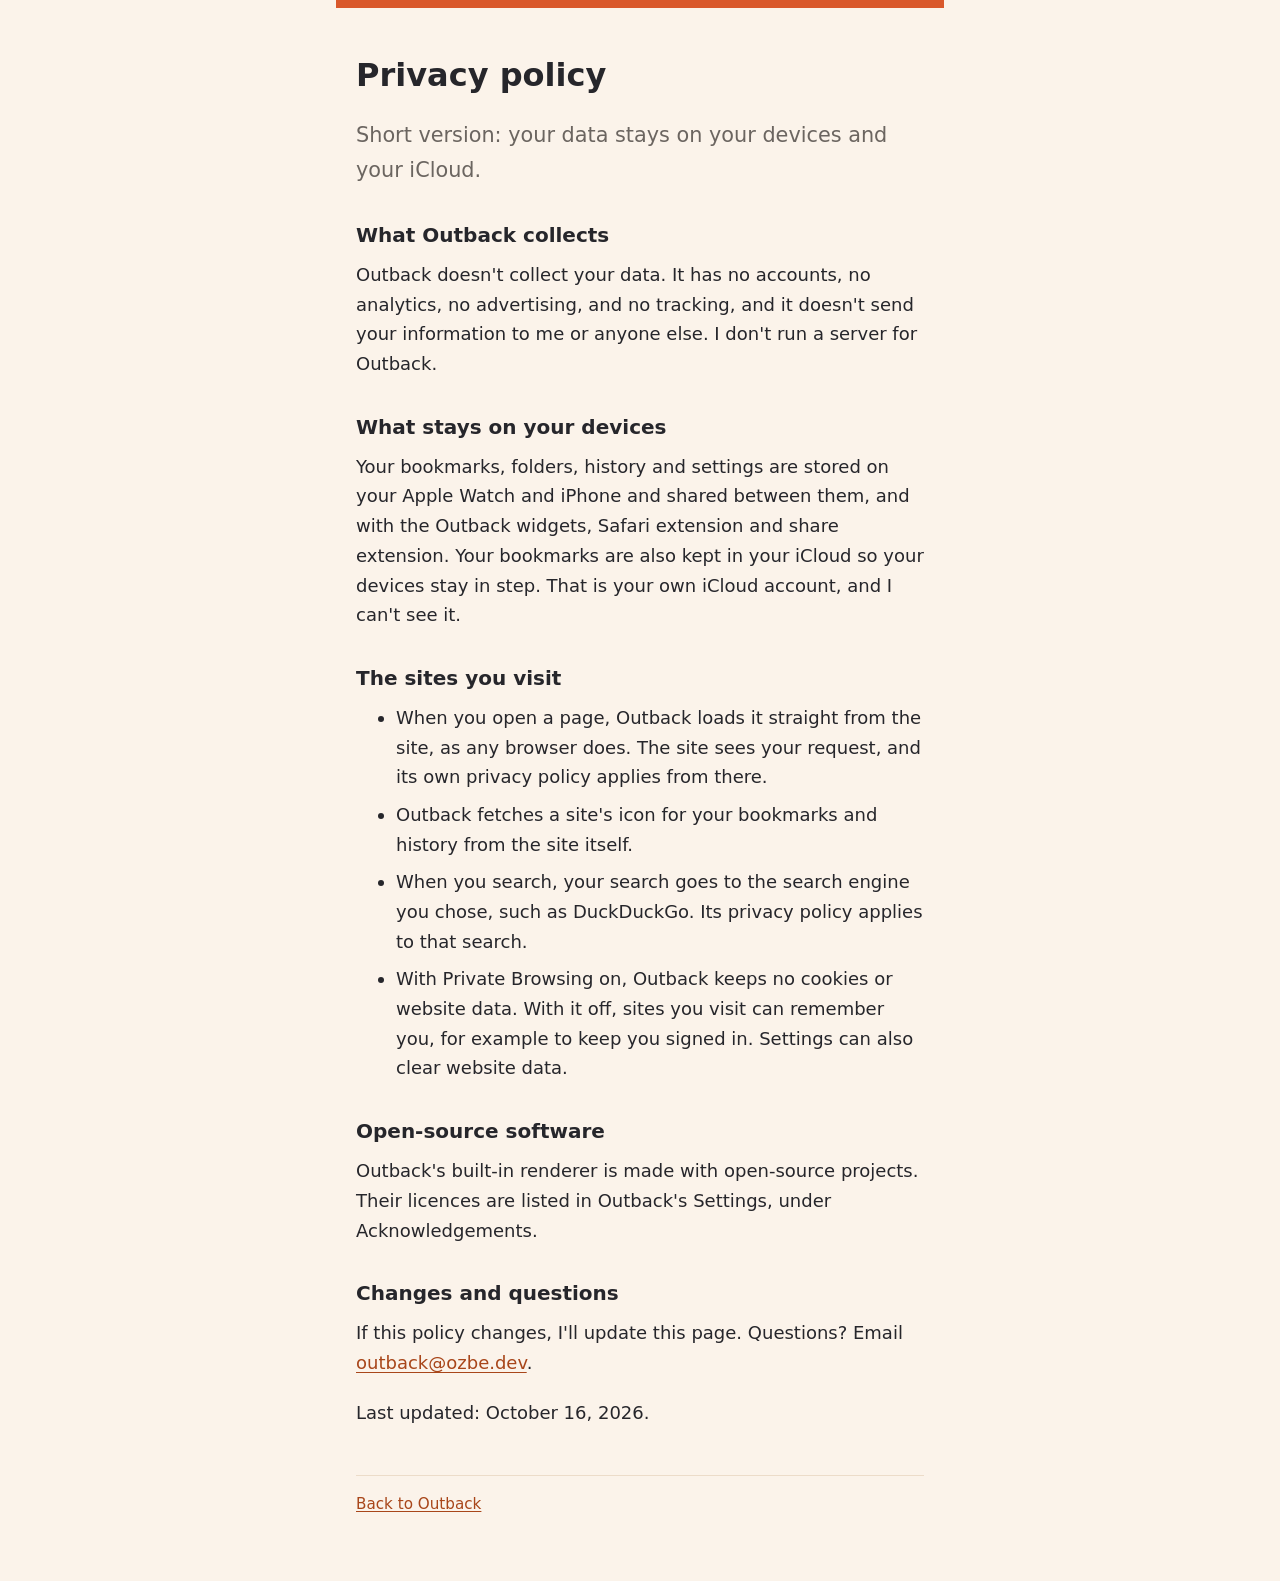
==== privacy/index.html @ 49043e8d "Set the site up as Jim's is: home, support and privacy policy, served from outback.ozbe.dev Claude-S" ====
<!doctype html>
<html lang="en">
<head>
  <meta charset="utf-8">
  <meta name="viewport" content="width=device-width, initial-scale=1">
  <title>Outback Privacy Policy</title>
  <meta name="description" content="What Outback does and doesn't do with your data.">
  <meta property="og:site_name" content="Outback">
  <meta property="og:title" content="Outback Privacy Policy">
  <meta property="og:description" content="What Outback does and doesn't do with your data.">
  <link rel="canonical" href="https://outback.ozbe.dev/privacy/">
  <link rel="icon" href="../icon.png">
  <link rel="stylesheet" href="../style.css">
</head>
<body>
  <main>
    <h1>Privacy policy</h1>
    <p class="lede">Short version: your data stays on your devices and your iCloud.</p>
    <h2>What Outback collects</h2>
    <p>Outback doesn't collect your data. It has no accounts, no analytics, no advertising, and no tracking, and it doesn't send your information to me or anyone else. I don't run a server for Outback.</p>
    <h2>What stays on your devices</h2>
    <p>Your bookmarks, folders, history and settings are stored on your Apple Watch and iPhone and shared between them, and with the Outback widgets, Safari extension and share extension. Your bookmarks are also kept in your iCloud so your devices stay in step. That is your own iCloud account, and I can't see it.</p>
    <h2>The sites you visit</h2>
    <ul>
      <li>When you open a page, Outback loads it straight from the site, as any browser does. The site sees your request, and its own privacy policy applies from there.</li>
      <li>Outback fetches a site's icon for your bookmarks and history from the site itself.</li>
      <li>When you search, your search goes to the search engine you chose, such as DuckDuckGo. Its privacy policy applies to that search.</li>
      <li>With Private Browsing on, Outback keeps no cookies or website data. With it off, sites you visit can remember you, for example to keep you signed in. Settings can also clear website data.</li>
    </ul>
    <h2>Open-source software</h2>
    <p>Outback's built-in renderer is made with open-source projects. Their licences are listed in Outback's Settings, under Acknowledgements.</p>
    <h2>Changes and questions</h2>
    <p>If this policy changes, I'll update this page. Questions? Email <a href="mailto:outback@ozbe.dev">outback@ozbe.dev</a>.</p>
    <p>Last updated: October 16, 2026.</p>
    <footer><a href="../">Back to Outback</a></footer>
  </main>
</body>
</html>
---- style.css ----
:root {
  color-scheme: light dark;
  --bg: #fbf3ea;
  --fg: #26262b;
  --muted: #6b6560;
  --link: #a8461a;
  --accent: #d9582b;
  --rule: #ecdcc9;
}
@media (prefers-color-scheme: dark) {
  :root {
    --bg: #211d1b;
    --fg: #f7ede4;
    --muted: #a8a29a;
    --link: #ff8a5b;
    --rule: #3b3430;
  }
}
* { box-sizing: border-box; }
body {
  margin: 0;
  background: var(--bg);
  color: var(--fg);
  font: 1.125rem/1.65 ui-rounded, "SF Pro Rounded", -apple-system, system-ui, sans-serif;
  -webkit-text-size-adjust: 100%;
}
main { max-width: 38rem; margin: 0 auto; padding: 3rem 1.25rem 4rem; border-top: .5rem solid var(--accent); }
h1 { font-size: 2rem; line-height: 1.2; margin: 0 0 1.5rem; }
h2 { font-size: 1.25rem; margin: 2rem 0 .5rem; }
p, ul { margin: 0 0 1.25rem; }
li { margin-bottom: .5rem; }
a { color: var(--link); text-underline-offset: .15em; }
.icon { width: 5rem; height: 5rem; border-radius: 22%; display: block; margin-bottom: 1.25rem; }
.lede { font-size: 1.3rem; color: var(--muted); }
footer { margin-top: 3rem; padding-top: 1rem; border-top: 1px solid var(--rule); color: var(--muted); font-size: .95rem; }
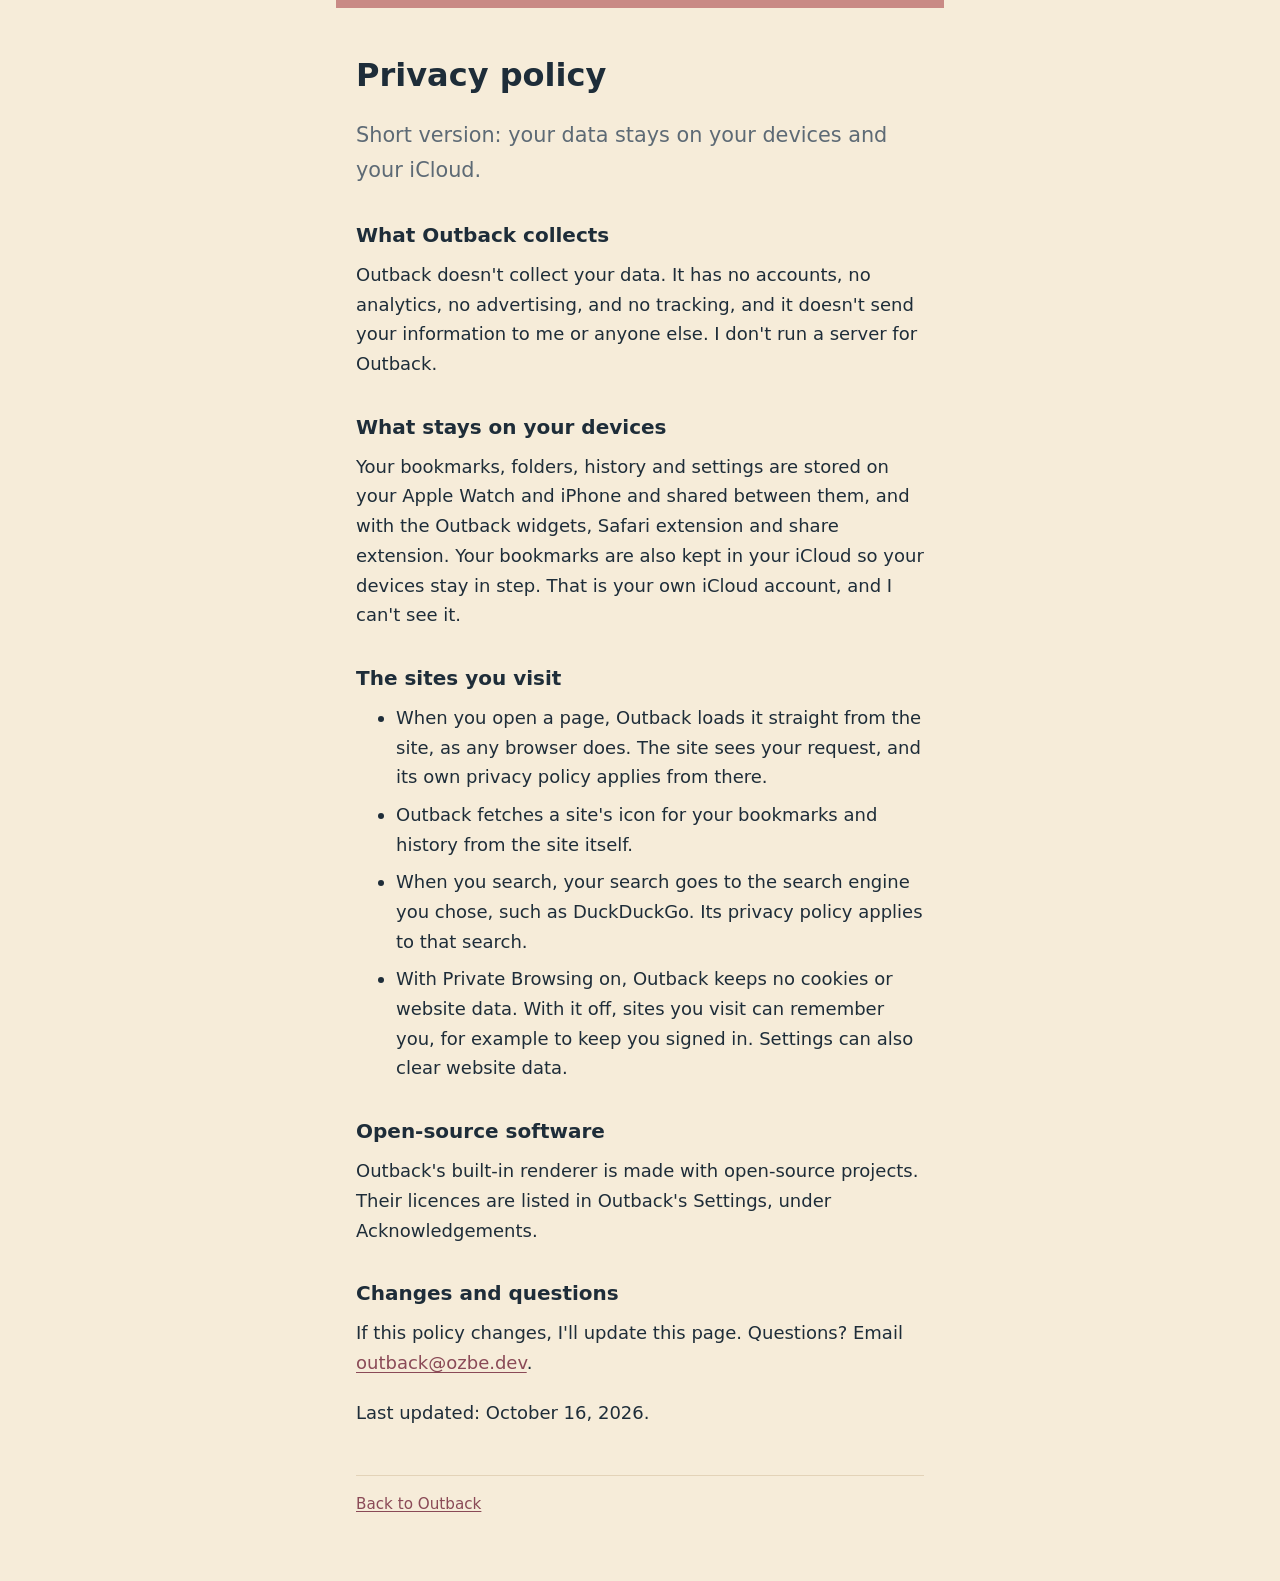
==== commit 8dea8cbc: "Match the app: its icon and colours (cream moon, rose dunes, slate sky), as solid colours Claude-Ses" ====
--- a/privacy/index.html
+++ b/privacy/index.html
@@ -9,6 +9,8 @@
   <meta property="og:title" content="Outback Privacy Policy">
   <meta property="og:description" content="What Outback does and doesn't do with your data.">
   <link rel="canonical" href="https://outback.ozbe.dev/privacy/">
+  <meta name="theme-color" content="#f6ecd9" media="(prefers-color-scheme: light)">
+  <meta name="theme-color" content="#172633" media="(prefers-color-scheme: dark)">
   <link rel="icon" href="../icon.png">
   <link rel="stylesheet" href="../style.css">
 </head>
--- a/style.css
+++ b/style.css
@@ -1,21 +1,23 @@
 :root {
   color-scheme: light dark;
-  --bg: #fbf3ea;
-  --fg: #26262b;
-  --muted: #6b6560;
-  --link: #a8461a;
-  --accent: #d9582b;
-  --rule: #ecdcc9;
+  --bg: #f6ecd9;
+  --fg: #1e2d39;
+  --muted: #5d6a75;
+  --link: #8a4a57;
+  --accent: #c98a85;
+  --rule: #e3d3b8;
 }
 @media (prefers-color-scheme: dark) {
   :root {
-    --bg: #211d1b;
-    --fg: #f7ede4;
-    --muted: #a8a29a;
-    --link: #ff8a5b;
-    --rule: #3b3430;
+    --bg: #172633;
+    --fg: #f2e4c8;
+    --muted: #9fb0bd;
+    --link: #e3a19b;
+    --accent: #9b5f66;
+    --rule: #2e4252;
   }
 }
+html { background: var(--bg); }
 * { box-sizing: border-box; }
 body {
   margin: 0;
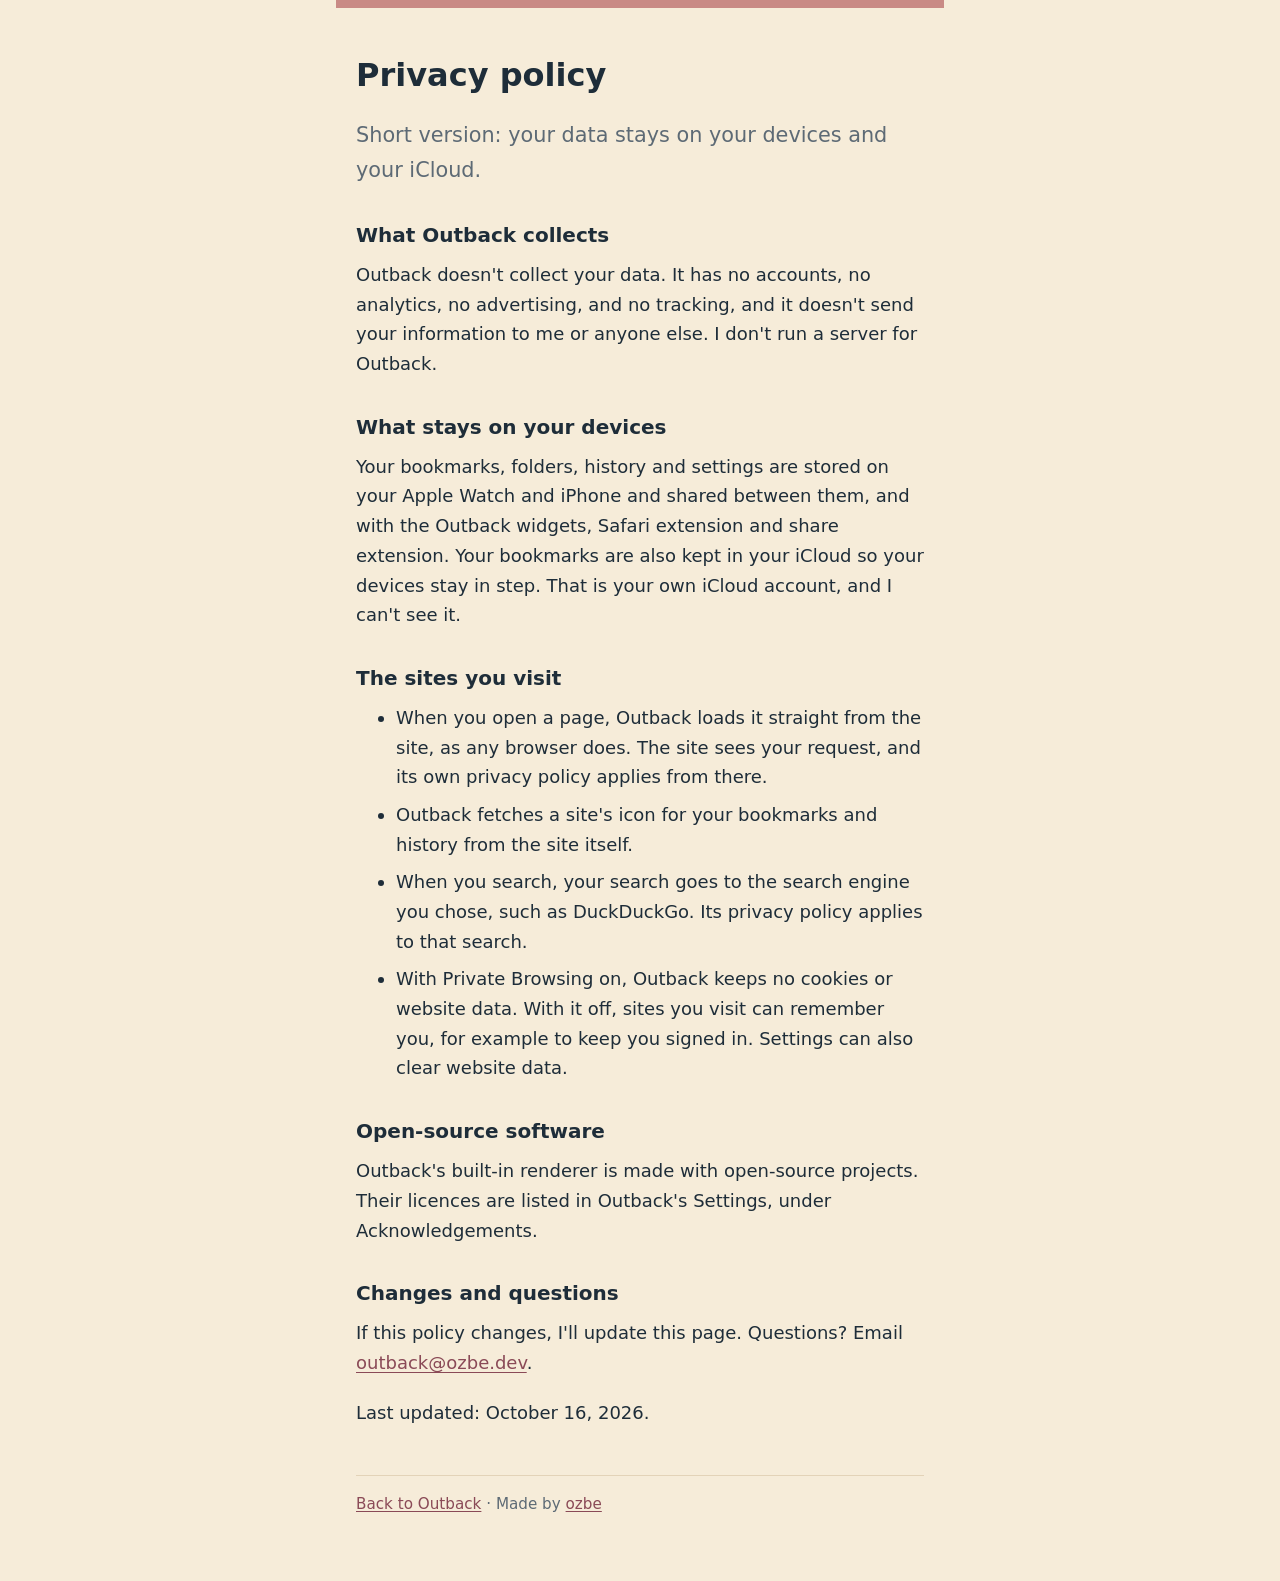
==== commit 56ce47f7: "Footer links to ozbe.dev: Made by ozbe, on every page Claude-Session: https://claude.ai/code/session" ====
--- a/privacy/index.html
+++ b/privacy/index.html
@@ -34,7 +34,7 @@
     <h2>Changes and questions</h2>
     <p>If this policy changes, I'll update this page. Questions? Email <a href="mailto:outback@ozbe.dev">outback@ozbe.dev</a>.</p>
     <p>Last updated: October 16, 2026.</p>
-    <footer><a href="../">Back to Outback</a></footer>
+    <footer><a href="../">Back to Outback</a> · Made by <a href="https://ozbe.dev/" rel="author">ozbe</a></footer>
   </main>
 </body>
 </html>
--- a/style.css
+++ b/style.css
@@ -34,4 +34,8 @@
 a { color: var(--link); text-underline-offset: .15em; }
 .icon { width: 5rem; height: 5rem; border-radius: 22%; display: block; margin-bottom: 1.25rem; }
 .lede { font-size: 1.3rem; color: var(--muted); }
+.beta { margin: 1.75rem 0; }
+/* The link colour, not the accent: the background's cream on the salmon accent is too faint to read */
+.button { display: inline-block; padding: .6rem 1.25rem; border-radius: 999px; background: var(--link); color: var(--bg); font-weight: 600; text-decoration: none; }
+.note { display: inline-block; margin-top: .5rem; color: var(--muted); font-size: .95rem; }
 footer { margin-top: 3rem; padding-top: 1rem; border-top: 1px solid var(--rule); color: var(--muted); font-size: .95rem; }
